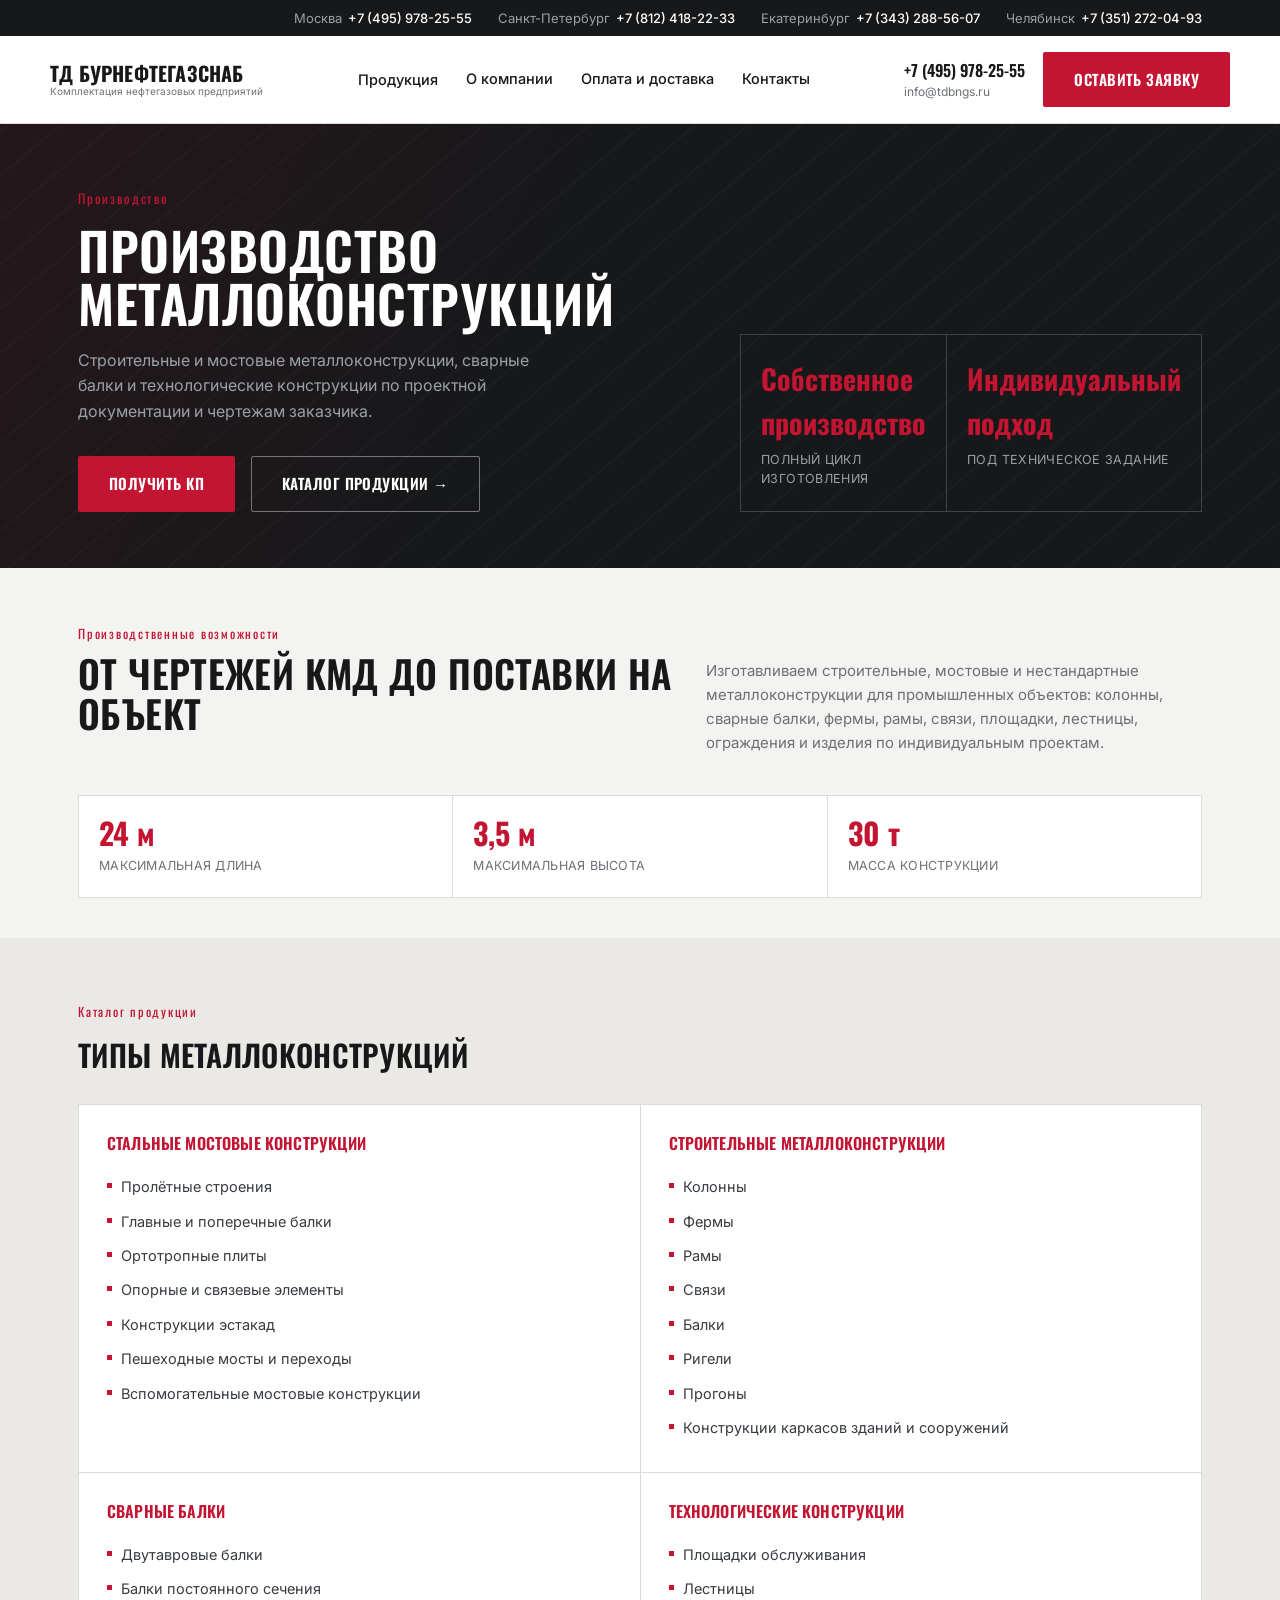
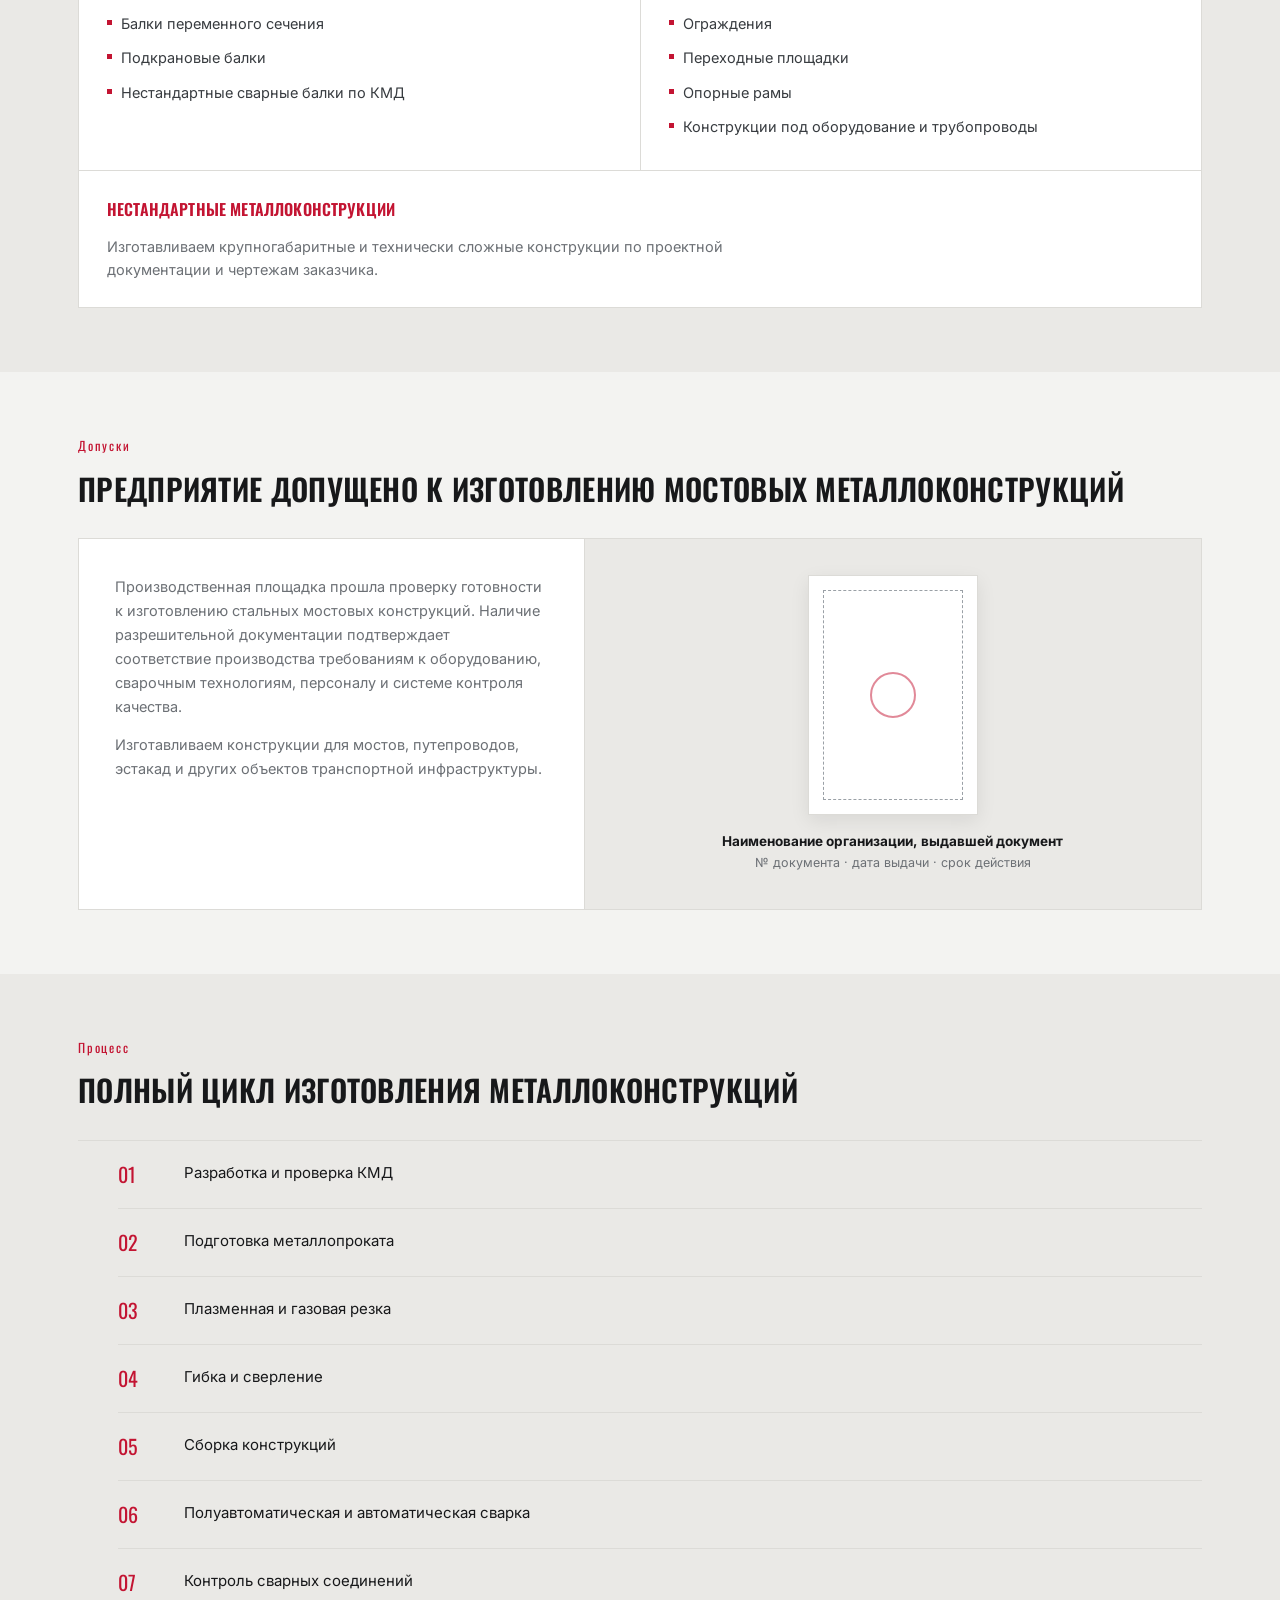
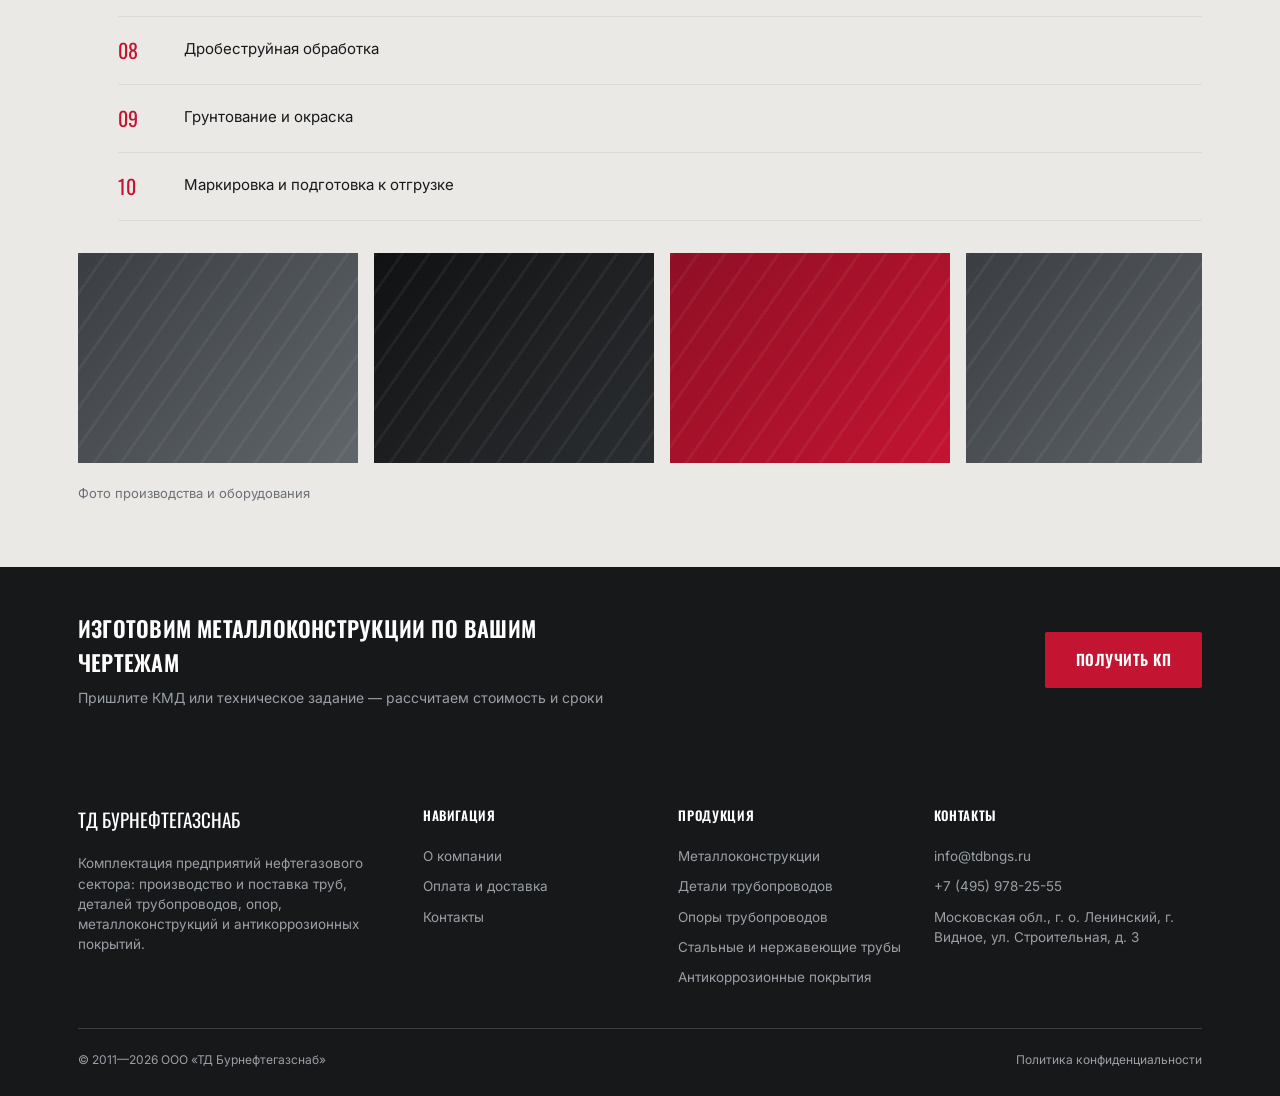
==== metal-constructions.html @ 12486ede "Add files via upload" ====
<!doctype html>
<html lang="ru">
<head>
<meta charset="utf-8">
<meta name="viewport" content="width=device-width, initial-scale=1.0">
<title>Производство металлоконструкций — ТД Бурнефтегазснаб</title>
<link rel="stylesheet" href="assets/style.css">
</head>
<body>

<div class="topbar">
  <div class="container">
    <div class="topbar-item"><span class="city">Москва</span> <a href="tel:+74959782555">+7 (495) 978-25-55</a></div>
    <div class="topbar-item"><span class="city">Санкт-Петербург</span> <a href="tel:+78124182233">+7 (812) 418-22-33</a></div>
    <div class="topbar-item"><span class="city">Екатеринбург</span> <a href="tel:+73432885607">+7 (343) 288-56-07</a></div>
    <div class="topbar-item"><span class="city">Челябинск</span> <a href="tel:+73512720493">+7 (351) 272-04-93</a></div>
  </div>
</div>
<header class="site-header">
  <div class="container header-row">
    <a href="index.html" class="logo"><strong>ТД БУРНЕФТЕГАЗСНАБ</strong><span>Комплектация нефтегазовых предприятий</span></a>
    <nav class="main-nav">
      <div class="has-dropdown">
        <a href="#">Продукция</a>
        <div class="dropdown">
          <a href="metal-constructions.html">Металлоконструкции</a>
          <a href="pipe-parts.html">Детали трубопроводов</a>
          <a href="supports.html">Опоры трубопроводов</a>
          <a href="pipes.html">Стальные и нержавеющие трубы</a>
          <a href="coating.html">Антикоррозионные покрытия</a>
        </div>
      </div>
      <a href="about.html">О компании</a>
      <a href="delivery.html">Оплата и доставка</a>
      <a href="contacts.html">Контакты</a>
    </nav>
    <div class="header-actions">
      <div>
        <div class="header-phone">+7 (495) 978-25-55</div>
        <div class="header-phone-note">info@tdbngs.ru</div>
      </div>
      <a href="contacts.html#request" class="btn btn-primary">Оставить заявку</a>
      <button class="burger" aria-label="Меню"><span></span></button>
    </div>
  </div>
</header>

<section class="hero">
  <div class="hero-pattern"></div>
  <div class="container hero-inner">
    <div>
      <div class="hero-eyebrow">Производство</div>
      <h1>Производство металлоконструкций</h1>
      <p class="hero-lede">Строительные и мостовые металлоконструкции, сварные балки и технологические конструкции по проектной документации и чертежам заказчика.</p>
      <div class="hero-cta">
        <a href="contacts.html#request" class="btn btn-primary">Получить КП</a>
        <a href="#types" class="btn btn-ghost-light">Каталог продукции →</a>
      </div>
    </div>
    <div class="hero-specs cols-2" style="grid-template-columns:1fr 1fr;">
      <div class="spec"><strong>Собственное производство</strong><em>полный цикл изготовления</em></div>
      <div class="spec"><strong>Индивидуальный подход</strong><em>под техническое задание</em></div>
    </div>
  </div>
  <div class="hero-bottom-space"></div>
</section>

<section class="section-head">
  <div class="container">
    <div class="eyebrow">Производственные возможности</div>
    <div class="headline-row">
      <h2>От чертежей КМД до поставки на объект</h2>
      <p class="lede">Изготавливаем строительные, мостовые и нестандартные металлоконструкции для промышленных объектов: колонны, сварные балки, фермы, рамы, связи, площадки, лестницы, ограждения и изделия по индивидуальным проектам.</p>
    </div>
  </div>
</section>
<section class="section-tight">
  <div class="container">
    <div class="spec-strip">
      <div class="tile"><strong>24 м</strong><em>максимальная длина</em></div>
      <div class="tile"><strong>3,5 м</strong><em>максимальная высота</em></div>
      <div class="tile"><strong>30 т</strong><em>масса конструкции</em></div>
    </div>
  </div>
</section>

<section class="section on-dim" id="types">
  <div class="container">
    <div class="eyebrow">Каталог продукции</div>
    <h2 class="h-title">Типы металлоконструкций</h2>
    <div class="type-groups">
      <div class="type-group">
        <h3>Стальные мостовые конструкции</h3>
        <ul>
          <li>Пролётные строения</li>
          <li>Главные и поперечные балки</li>
          <li>Ортотропные плиты</li>
          <li>Опорные и связевые элементы</li>
          <li>Конструкции эстакад</li>
          <li>Пешеходные мосты и переходы</li>
          <li>Вспомогательные мостовые конструкции</li>
        </ul>
      </div>
      <div class="type-group">
        <h3>Строительные металлоконструкции</h3>
        <ul>
          <li>Колонны</li>
          <li>Фермы</li>
          <li>Рамы</li>
          <li>Связи</li>
          <li>Балки</li>
          <li>Ригели</li>
          <li>Прогоны</li>
          <li>Конструкции каркасов зданий и сооружений</li>
        </ul>
      </div>
      <div class="type-group">
        <h3>Сварные балки</h3>
        <ul>
          <li>Двутавровые балки</li>
          <li>Балки постоянного сечения</li>
          <li>Балки переменного сечения</li>
          <li>Подкрановые балки</li>
          <li>Нестандартные сварные балки по КМД</li>
        </ul>
      </div>
      <div class="type-group">
        <h3>Технологические конструкции</h3>
        <ul>
          <li>Площадки обслуживания</li>
          <li>Лестницы</li>
          <li>Ограждения</li>
          <li>Переходные площадки</li>
          <li>Опорные рамы</li>
          <li>Конструкции под оборудование и трубопроводы</li>
        </ul>
      </div>
      <div class="type-group wide">
        <h3>Нестандартные металлоконструкции</h3>
        <p style="font-size:14.5px;color:var(--muted);max-width:640px;">Изготавливаем крупногабаритные и технически сложные конструкции по проектной документации и чертежам заказчика.</p>
      </div>
    </div>
  </div>
</section>

<section class="section">
  <div class="container">
    <div class="eyebrow">Допуски</div>
    <h2 class="h-title">Предприятие допущено к изготовлению мостовых металлоконструкций</h2>
    <div class="compliance-block">
      <div class="compliance-text">
        <p>Производственная площадка прошла проверку готовности к изготовлению стальных мостовых конструкций. Наличие разрешительной документации подтверждает соответствие производства требованиям к оборудованию, сварочным технологиям, персоналу и системе контроля качества.</p>
        <p>Изготавливаем конструкции для мостов, путепроводов, эстакад и других объектов транспортной инфраструктуры.</p>
      </div>
      <div class="compliance-doc">
        <div class="doc-frame"><div class="seal"></div></div>
        <div class="doc-meta"><strong>Наименование организации, выдавшей документ</strong>№ документа · дата выдачи · срок действия</div>
      </div>
    </div>
  </div>
</section>

<section class="section on-dim">
  <div class="container">
    <div class="eyebrow">Процесс</div>
    <h2 class="h-title">Полный цикл изготовления металлоконструкций</h2>
    <ol class="process-list">
      <li><span>Разработка и проверка КМД</span></li>
      <li><span>Подготовка металлопроката</span></li>
      <li><span>Плазменная и газовая резка</span></li>
      <li><span>Гибка и сверление</span></li>
      <li><span>Сборка конструкций</span></li>
      <li><span>Полуавтоматическая и автоматическая сварка</span></li>
      <li><span>Контроль сварных соединений</span></li>
      <li><span>Дробеструйная обработка</span></li>
      <li><span>Грунтование и окраска</span></li>
      <li><span>Маркировка и подготовка к отгрузке</span></li>
    </ol>
    <div class="photo-slider" style="margin-top:32px;">
      <div class="frame"><div class="swatch tone-steel"></div></div>
      <div class="frame"><div class="swatch tone-dark"></div></div>
      <div class="frame"><div class="swatch tone-red"></div></div>
      <div class="frame"><div class="swatch tone-steel"></div></div>
      <div class="frame"><div class="swatch tone-dark"></div></div>
    </div>
    <p class="small-note">Фото производства и оборудования</p>
  </div>
</section>

<section class="cta-band">
  <div class="container">
    <div>
      <h3>Изготовим металлоконструкции по вашим чертежам</h3>
      <p>Пришлите КМД или техническое задание — рассчитаем стоимость и сроки</p>
    </div>
    <a href="contacts.html#request" class="btn btn-primary">Получить КП</a>
  </div>
</section>

<footer class="site-footer">
  <div class="container">
    <div class="footer-top">
      <div>
        <div class="footer-logo">ТД БУРНЕФТЕГАЗСНАБ</div>
        <p>Комплектация предприятий нефтегазового сектора: производство и поставка труб, деталей трубопроводов, опор, металлоконструкций и антикоррозионных покрытий.</p>
      </div>
      <div>
        <h4>Навигация</h4>
        <a href="about.html">О компании</a>
        <a href="delivery.html">Оплата и доставка</a>
        <a href="contacts.html">Контакты</a>
      </div>
      <div>
        <h4>Продукция</h4>
        <a href="metal-constructions.html">Металлоконструкции</a>
        <a href="pipe-parts.html">Детали трубопроводов</a>
        <a href="supports.html">Опоры трубопроводов</a>
        <a href="pipes.html">Стальные и нержавеющие трубы</a>
        <a href="coating.html">Антикоррозионные покрытия</a>
      </div>
      <div>
        <h4>Контакты</h4>
        <a href="mailto:info@tdbngs.ru">info@tdbngs.ru</a>
        <a href="tel:+74959782555">+7 (495) 978-25-55</a>
        <p>Московская обл., г. о. Ленинский, г. Видное, ул. Строительная, д. 3</p>
      </div>
    </div>
    <div class="footer-bottom">
      <span>© 2011—2026 ООО «ТД Бурнефтегазснаб»</span>
      <span>Политика конфиденциальности</span>
    </div>
  </div>
</footer>
<script src="assets/script.js"></script>
</body>
</html>
---- assets/style.css ----
/* ============================================================
   ТД БУРНЕФТЕГАЗСНАБ — design system
   Industrial / steel-fabrication visual language:
   sharp edges, hairline rules, technical spec tiles.
   ============================================================ */

@import url('https://fonts.googleapis.com/css2?family=Oswald:wght@400;500;600;700&family=Inter:wght@400;500;600;700&display=swap');

:root{
  --ink:#17181a;
  --steel:#383c40;
  --steel-light:#5b6066;
  --paper:#f3f3f1;
  --paper-dim:#eae9e6;
  --white:#ffffff;
  --red:#c31432;
  --red-dark:#8f0f24;
  --line:#dcdbd7;
  --line-dark:#3a3d40;
  --muted:#6c7075;
  --muted-light:#9aa0a6;

  --font-display:'Oswald', sans-serif;
  --font-body:'Inter', sans-serif;

  --container:1180px;
  --gap:24px;
  --radius:2px;
}

*,*::before,*::after{box-sizing:border-box;}
html{scroll-behavior:smooth;}
body{
  margin:0;
  font-family:var(--font-body);
  color:var(--ink);
  background:var(--paper);
  font-size:16px;
  line-height:1.55;
  -webkit-font-smoothing:antialiased;
  font-variant-numeric:lining-nums;
}
img{max-width:100%;display:block;}
a{color:inherit;text-decoration:none;}
ul{margin:0;padding:0;list-style:none;}
h1,h2,h3,h4{font-family:var(--font-display);margin:0;font-weight:600;letter-spacing:.01em;text-transform:uppercase;}
p{margin:0;}
button{font-family:inherit;cursor:pointer;}

.container{max-width:var(--container);margin:0 auto;padding:0 28px;}

/* ---------- buttons ---------- */
.btn{
  display:inline-flex;align-items:center;justify-content:center;gap:8px;
  padding:15px 30px;font-family:var(--font-display);font-weight:600;
  font-size:15px;text-transform:uppercase;letter-spacing:.03em;
  border-radius:var(--radius);border:1px solid transparent;
  transition:background .15s ease, color .15s ease, border-color .15s ease;
  white-space:nowrap;
}
.btn-primary{background:var(--red);color:var(--white);}
.btn-primary:hover{background:var(--red-dark);}
.btn-outline{border-color:currentColor;color:var(--ink);background:transparent;}
.btn-outline:hover{background:var(--ink);color:var(--white);border-color:var(--ink);}
.btn-ghost-light{border-color:rgba(255,255,255,.4);color:var(--white);}
.btn-ghost-light:hover{background:var(--white);color:var(--ink);}
.btn-dark{background:var(--ink);color:var(--white);}
.btn-dark:hover{background:var(--steel);}

/* ---------- top info bar ---------- */
.topbar{background:var(--ink);color:var(--muted-light);font-size:13px;}
.topbar .container{display:flex;align-items:center;justify-content:flex-end;gap:26px;padding-top:8px;padding-bottom:8px;flex-wrap:wrap;}
.topbar-item{display:flex;align-items:center;gap:6px;}
.topbar-item span.city{color:var(--muted-light);}
.topbar-item a{color:var(--white);font-weight:500;}
.topbar-item a:hover{color:var(--red);}

/* ---------- header ---------- */
header.site-header{background:var(--white);border-bottom:1px solid var(--line);position:sticky;top:0;z-index:50;}
.header-row{display:flex;align-items:center;justify-content:space-between;gap:24px;padding:16px 0;}
.logo{display:flex;flex-direction:column;font-family:var(--font-display);line-height:1;}
.logo strong{font-size:20px;letter-spacing:.01em;}
.logo span{font-size:10px;color:var(--muted);text-transform:none;font-family:var(--font-body);letter-spacing:0;margin-top:3px;}
nav.main-nav{display:flex;align-items:center;gap:28px;font-size:14.5px;font-weight:500;}
nav.main-nav a{padding:6px 0;border-bottom:2px solid transparent;}
nav.main-nav a:hover, nav.main-nav a.active{border-color:var(--red);}
.header-actions{display:flex;align-items:center;gap:18px;}
.header-phone{font-family:var(--font-display);font-size:16px;font-weight:600;}
.header-phone-note{font-size:12px;color:var(--muted);}
.burger{display:none;background:none;border:none;padding:8px;}
.burger span, .burger span::before, .burger span::after{content:'';display:block;width:22px;height:2px;background:var(--ink);position:relative;transition:.2s;}
.burger span::before{position:absolute;top:-7px;}
.burger span::after{position:absolute;top:7px;}

/* dropdown */
.has-dropdown{position:relative;}
.dropdown{
  display:none;position:absolute;top:100%;left:-16px;background:var(--white);
  border:1px solid var(--line);min-width:260px;padding:10px;box-shadow:0 12px 24px rgba(0,0,0,.08);
}
.has-dropdown:hover .dropdown{display:block;}
.dropdown a{display:block;padding:10px 12px;font-size:14px;border-bottom:none;}
.dropdown a:hover{background:var(--paper);color:var(--red);}

/* ---------- hero ---------- */
.hero{
  position:relative;background:var(--ink);color:var(--white);overflow:hidden;
  padding:64px 0 0;
}
.hero-pattern{
  position:absolute;inset:0;opacity:.5;
  background:
    linear-gradient(115deg, rgba(195,20,50,.16) 0%, rgba(195,20,50,0) 42%),
    repeating-linear-gradient(-40deg, rgba(255,255,255,.045) 0 2px, transparent 2px 34px);
  pointer-events:none;
}
.hero-inner{position:relative;display:grid;grid-template-columns:1.15fr .85fr;gap:40px;align-items:end;}
.hero-eyebrow{font-family:var(--font-display);font-size:13px;letter-spacing:.14em;color:var(--red);margin-bottom:14px;}
.hero h1{font-size:52px;line-height:1.03;max-width:620px;}
.hero-lede{font-family:var(--font-body);text-transform:none;font-size:16px;color:var(--muted-light);max-width:460px;margin-top:18px;font-weight:400;letter-spacing:0;line-height:1.6;}
.hero-cta{display:flex;gap:16px;margin-top:32px;flex-wrap:wrap;}
.hero-specs{display:grid;grid-template-columns:1fr 1fr;border-top:1px solid rgba(255,255,255,.18);border-left:1px solid rgba(255,255,255,.18);}
.hero-specs .spec{border-right:1px solid rgba(255,255,255,.18);border-bottom:1px solid rgba(255,255,255,.18);padding:22px 20px;}
.hero-specs .spec strong{display:block;font-family:var(--font-display);font-size:28px;color:var(--red);}
.hero-specs .spec em{display:block;font-style:normal;font-size:12.5px;color:var(--muted-light);margin-top:6px;text-transform:uppercase;letter-spacing:.03em;}
.hero-bottom-space{height:56px;}

@media (max-width:900px){
  .hero-inner{grid-template-columns:1fr;}
  .hero h1{font-size:38px;}
}

/* ---------- spec strip (3 tiles under H2, like page hero-below sections) ---------- */
.spec-strip{display:grid;grid-template-columns:repeat(3,1fr);border-top:1px solid var(--line);border-left:1px solid var(--line);}
.spec-strip.cols-2{grid-template-columns:repeat(2,1fr);}
.spec-strip .tile{border-right:1px solid var(--line);border-bottom:1px solid var(--line);padding:22px 20px;background:var(--white);}
.spec-strip .tile strong{display:block;font-family:var(--font-display);font-size:30px;color:var(--red);line-height:1;}
.spec-strip .tile em{display:block;font-style:normal;font-size:12.5px;color:var(--muted);margin-top:8px;text-transform:uppercase;letter-spacing:.02em;}

/* ---------- section heading block (headline + eyebrow + spec strip layout, used on category pages) ---------- */
.section-head{padding:56px 0 0;}
.eyebrow{font-family:var(--font-display);font-size:12.5px;letter-spacing:.14em;color:var(--red);margin-bottom:10px;}
.headline-row{display:grid;grid-template-columns:1.2fr 1fr;gap:32px;align-items:start;margin-bottom:0;}
.headline-row h2{font-size:38px;line-height:1.06;}
.headline-row .lede{font-family:var(--font-body);text-transform:none;font-size:15px;color:var(--muted);font-weight:400;letter-spacing:0;line-height:1.6;padding-top:6px;}
@media (max-width:900px){.headline-row{grid-template-columns:1fr;}}

/* ---------- generic section ---------- */
.section{padding:64px 0;}
.section-tight{padding:40px 0;}
.section.on-dim{background:var(--paper-dim);}
.section.on-ink{background:var(--ink);color:var(--white);}
h2.h-title{font-size:30px;margin-bottom:26px;}
.h-sub{font-family:var(--font-body);text-transform:none;font-weight:400;letter-spacing:0;color:var(--muted);font-size:15px;margin-top:-16px;margin-bottom:26px;max-width:640px;}

/* ---------- feature grid (compact) ---------- */
.feature-grid{display:grid;grid-template-columns:repeat(4,1fr);gap:1px;background:var(--line);border:1px solid var(--line);}
.feature-card{background:var(--white);padding:26px 22px;}
.feature-card h3{font-size:15.5px;line-height:1.3;margin-bottom:10px;color:var(--red);}
.feature-card p{font-size:13.5px;color:var(--muted);line-height:1.55;}
@media (max-width:860px){.feature-grid{grid-template-columns:1fr 1fr;}}
@media (max-width:520px){.feature-grid{grid-template-columns:1fr;}}

/* ---------- product / card grid ---------- */
.card-grid{display:grid;grid-template-columns:repeat(4,1fr);gap:1px;background:var(--line);border:1px solid var(--line);}
.card-grid.cols-3{grid-template-columns:repeat(3,1fr);}
.product-card{background:var(--white);position:relative;display:flex;flex-direction:column;}
.product-card .thumb{aspect-ratio:4/3;position:relative;overflow:hidden;}
.product-card .label{display:flex;align-items:center;justify-content:space-between;padding:14px 16px;font-family:var(--font-display);font-size:13.5px;letter-spacing:.01em;text-transform:uppercase;}
.product-card .label .arrow{color:var(--red);font-size:16px;}
@media (max-width:860px){.card-grid, .card-grid.cols-3{grid-template-columns:1fr 1fr;}}
@media (max-width:520px){.card-grid, .card-grid.cols-3{grid-template-columns:1fr;}}

/* decorative "photo" swatches, since no real photography is available */
.swatch{width:100%;height:100%;position:relative;background:var(--steel);}
.swatch::after{content:'';position:absolute;inset:0;background:
  repeating-linear-gradient(125deg, rgba(255,255,255,.05) 0 3px, transparent 3px 22px);}
.swatch.tone-red{background:linear-gradient(135deg,#8f0f24,#c31432);}
.swatch.tone-dark{background:linear-gradient(135deg,#101112,#2b2e31);}
.swatch.tone-steel{background:linear-gradient(135deg,#3a3e42,#61666b);}
.swatch.tone-warm{background:linear-gradient(135deg,#5b1420,#8f0f24);}

/* ---------- info tables (2-3 col spec lists) ---------- */
.info-table{display:grid;grid-template-columns:repeat(3,1fr);border-top:1px solid var(--line);border-left:1px solid var(--line);}
.info-table.cols-2{grid-template-columns:repeat(2,1fr);}
.info-table .col{border-right:1px solid var(--line);border-bottom:1px solid var(--line);padding:24px;background:var(--white);}
.info-table .col h4{font-size:13.5px;letter-spacing:.03em;margin-bottom:14px;}
.info-table .col ul li{font-size:14px;color:var(--muted);padding:5px 0;position:relative;padding-left:14px;}
.info-table .col ul li::before{content:'';position:absolute;left:0;top:12px;width:5px;height:5px;background:var(--red);}
.info-table .note{grid-column:1/-1;padding:16px 24px;font-size:13px;color:var(--muted);border-right:1px solid var(--line);border-bottom:1px solid var(--line);background:var(--white);}
@media (max-width:860px){.info-table, .info-table.cols-2{grid-template-columns:1fr;}}

/* ---------- numbered process list ---------- */
.process-list{counter-reset:step;border-top:1px solid var(--line);}
.process-list li{counter-increment:step;display:flex;gap:22px;align-items:flex-start;padding:18px 0;border-bottom:1px solid var(--line);}
.process-list li::before{
  content:counter(step, decimal-leading-zero);font-family:var(--font-display);font-size:20px;color:var(--red);
  flex:none;width:44px;
}
.process-list li span{font-size:15px;padding-top:2px;}

/* ---------- type lists (mostkonstruktsii categories) ---------- */
.type-groups{display:grid;grid-template-columns:repeat(2,1fr);gap:1px;background:var(--line);border:1px solid var(--line);margin-top:1px;}
.type-group{background:var(--white);padding:26px 28px;}
.type-group h3{font-size:16px;color:var(--red);margin-bottom:14px;}
.type-group ul li{font-size:14.5px;padding:6px 0;padding-left:14px;position:relative;color:var(--steel);}
.type-group ul li::before{content:'';position:absolute;left:0;top:13px;width:5px;height:5px;background:var(--red);}
.type-group.wide{grid-column:1/-1;}
@media (max-width:760px){.type-groups{grid-template-columns:1fr;}}

/* ---------- certificate / compliance block ---------- */
.compliance-block{display:grid;grid-template-columns:.9fr 1.1fr;gap:0;border:1px solid var(--line);}
.compliance-text{padding:36px;background:var(--white);}
.compliance-text p{font-size:14.5px;color:var(--muted);margin-bottom:14px;line-height:1.65;}
.compliance-doc{background:var(--paper-dim);display:flex;flex-direction:column;align-items:center;justify-content:center;padding:36px;border-left:1px solid var(--line);}
.doc-frame{width:170px;aspect-ratio:210/297;background:var(--white);border:1px solid var(--line);box-shadow:0 6px 18px rgba(0,0,0,.08);display:flex;align-items:center;justify-content:center;position:relative;}
.doc-frame::before{content:'';position:absolute;inset:14px;border:1px dashed var(--muted-light);}
.doc-frame .seal{width:46px;height:46px;border-radius:50%;border:2px solid var(--red);opacity:.5;}
.doc-meta{margin-top:16px;text-align:center;font-size:12.5px;color:var(--muted);line-height:1.6;}
.doc-meta strong{display:block;color:var(--ink);font-size:13.5px;}
@media (max-width:760px){.compliance-block{grid-template-columns:1fr;}.compliance-doc{border-left:none;border-top:1px solid var(--line);}}

/* ---------- dealer / partner block ---------- */
.dealer{display:grid;grid-template-columns:220px 1fr 260px;gap:28px;align-items:center;padding:30px 0;border-bottom:1px solid var(--line);}
.dealer:last-child{border-bottom:none;}
.dealer .thumb{aspect-ratio:4/3;}
.dealer h3{color:var(--red);font-size:16px;margin-bottom:10px;}
.dealer ul li{font-size:14px;color:var(--muted);padding:4px 0;line-height:1.55;}
@media (max-width:900px){.dealer{grid-template-columns:1fr;}.dealer .thumb{max-width:280px;}}

.logos-row{display:flex;flex-wrap:wrap;gap:1px;background:var(--line);border:1px solid var(--line);margin-top:28px;}
.logos-row .logo-tile{flex:1 1 200px;background:var(--white);display:flex;align-items:center;justify-content:center;padding:26px;min-height:90px;font-family:var(--font-display);font-size:17px;color:var(--steel-light);letter-spacing:.02em;}

/* ---------- certificate slider ---------- */
.cert-slider{display:flex;gap:16px;overflow-x:auto;padding-bottom:8px;scroll-snap-type:x mandatory;}
.cert-slider .cert{flex:none;width:170px;scroll-snap-align:start;}
.cert-slider .cert .doc-frame{width:100%;}
.cert-slider .cert .num{font-family:var(--font-display);color:var(--red);font-size:13px;margin-top:8px;}

/* ---------- FAQ accordion ---------- */
.faq-list{border-top:1px solid var(--line);}
.faq-item{border-bottom:1px solid var(--line);}
.faq-q{display:flex;align-items:center;justify-content:space-between;padding:20px 4px;cursor:pointer;font-family:var(--font-display);font-size:14.5px;letter-spacing:.01em;text-transform:uppercase;}
.faq-q .plus{font-family:var(--font-body);font-size:22px;font-weight:300;color:var(--red);transition:transform .2s;flex:none;margin-left:16px;}
.faq-item.open .faq-q .plus{transform:rotate(45deg);}
.faq-a{max-height:0;overflow:hidden;transition:max-height .25s ease;}
.faq-item.open .faq-a{max-height:260px;}
.faq-a p{padding:0 4px 20px;font-size:14.5px;color:var(--muted);line-height:1.65;max-width:640px;}
.faq-grid{display:grid;grid-template-columns:1fr 1fr;gap:0 48px;}
@media (max-width:760px){.faq-grid{grid-template-columns:1fr;}}

/* ---------- contact / CTA band ---------- */
.cta-band{background:var(--ink);color:var(--white);padding:44px 0;}
.cta-band .container{display:flex;align-items:center;justify-content:space-between;gap:24px;flex-wrap:wrap;}
.cta-band h3{font-size:22px;max-width:520px;}
.cta-band p{font-family:var(--font-body);text-transform:none;color:var(--muted-light);font-size:14px;margin-top:8px;font-weight:400;letter-spacing:0;}

/* ---------- contact page ---------- */
.contact-grid{display:grid;grid-template-columns:1fr 1fr;gap:48px;}
.contact-form{display:flex;flex-direction:column;gap:14px;}
.contact-form input, .contact-form textarea{
  width:100%;padding:14px 16px;border:1px solid var(--line);background:var(--white);
  font-family:var(--font-body);font-size:14.5px;border-radius:var(--radius);
}
.contact-form textarea{resize:vertical;min-height:100px;}
.contact-form .consent{display:flex;gap:10px;align-items:flex-start;font-size:12.5px;color:var(--muted);line-height:1.5;}
.contact-form .consent a{text-decoration:underline;}
.contact-form .consent input{width:auto;margin-top:3px;}
.contact-form label.field-label{font-size:12px;color:var(--muted);text-transform:uppercase;letter-spacing:.03em;margin-bottom:-6px;}

.city-cards{display:grid;grid-template-columns:repeat(4,1fr);border-top:1px solid var(--line);border-left:1px solid var(--line);margin-top:40px;}
.city-cards .city{border-right:1px solid var(--line);border-bottom:1px solid var(--line);padding:22px;background:var(--white);}
.city-cards .num{font-family:var(--font-display);color:var(--red);font-size:13px;}
.city-cards .name{font-family:var(--font-display);font-size:15px;margin:8px 0 6px;}
.city-cards .tel{font-family:var(--font-display);font-size:16px;}
@media (max-width:860px){.city-cards{grid-template-columns:1fr 1fr;} .contact-grid{grid-template-columns:1fr;}}
@media (max-width:520px){.city-cards{grid-template-columns:1fr;}}

/* ---------- footer ---------- */
footer.site-footer{background:var(--ink);color:var(--muted-light);padding:52px 0 26px;font-size:13.5px;}
.footer-top{display:grid;grid-template-columns:1.4fr 1fr 1fr 1.2fr;gap:32px;padding-bottom:36px;border-bottom:1px solid var(--line-dark);}
.footer-top h4{font-family:var(--font-display);color:var(--white);font-size:13px;letter-spacing:.05em;margin-bottom:16px;}
.footer-top a, .footer-top p{display:block;color:var(--muted-light);padding:5px 0;line-height:1.5;}
.footer-top a:hover{color:var(--red);}
.footer-logo{font-family:var(--font-display);color:var(--white);font-size:19px;margin-bottom:14px;}
.footer-bottom{display:flex;justify-content:space-between;gap:24px;padding-top:22px;flex-wrap:wrap;font-size:12px;color:var(--muted-light);}
@media (max-width:860px){.footer-top{grid-template-columns:1fr 1fr;}}
@media (max-width:520px){.footer-top{grid-template-columns:1fr;}}

/* ---------- mobile nav ---------- */
@media (max-width:960px){
  nav.main-nav{display:none;}
  nav.main-nav.nav-open{
    display:flex;flex-direction:column;gap:0;position:absolute;top:100%;left:0;right:0;
    background:var(--white);border-top:1px solid var(--line);border-bottom:1px solid var(--line);
    padding:8px 28px;
  }
  nav.main-nav.nav-open a{padding:14px 0;border-bottom:1px solid var(--line);width:100%;}
  .has-dropdown .dropdown{position:static;box-shadow:none;border:none;display:block;padding:0 0 6px;}
  .header-phone-note{display:none;}
  .burger{display:block;}
  .topbar .container{justify-content:center;gap:14px;font-size:11.5px;}
}

/* ---------- section slider (production photos placeholder) ---------- */
.photo-slider{display:flex;gap:16px;overflow-x:auto;padding-bottom:6px;}
.photo-slider .frame{flex:none;width:280px;aspect-ratio:4/3;position:relative;overflow:hidden;}

/* utility */
.mt-0{margin-top:0;}
.text-muted{color:var(--muted);}
.small-note{font-size:13px;color:var(--muted);margin-top:14px;}
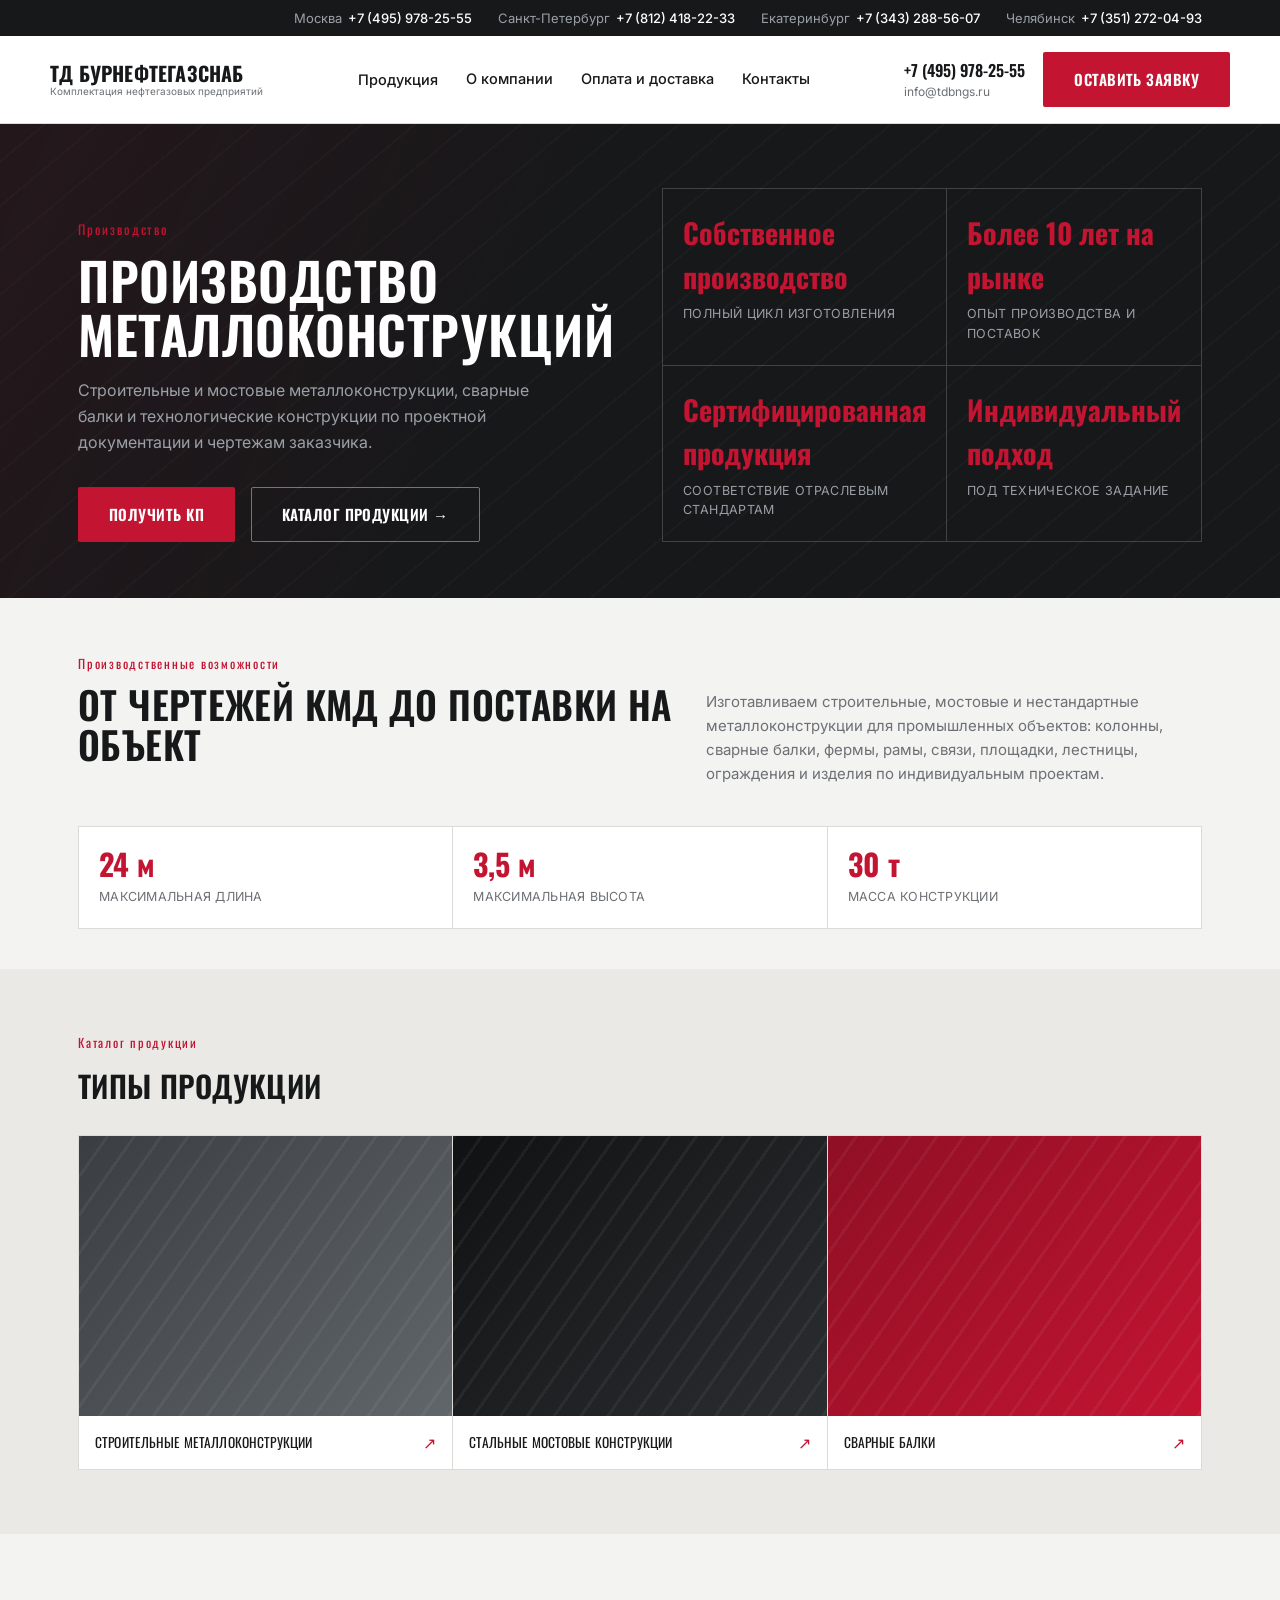
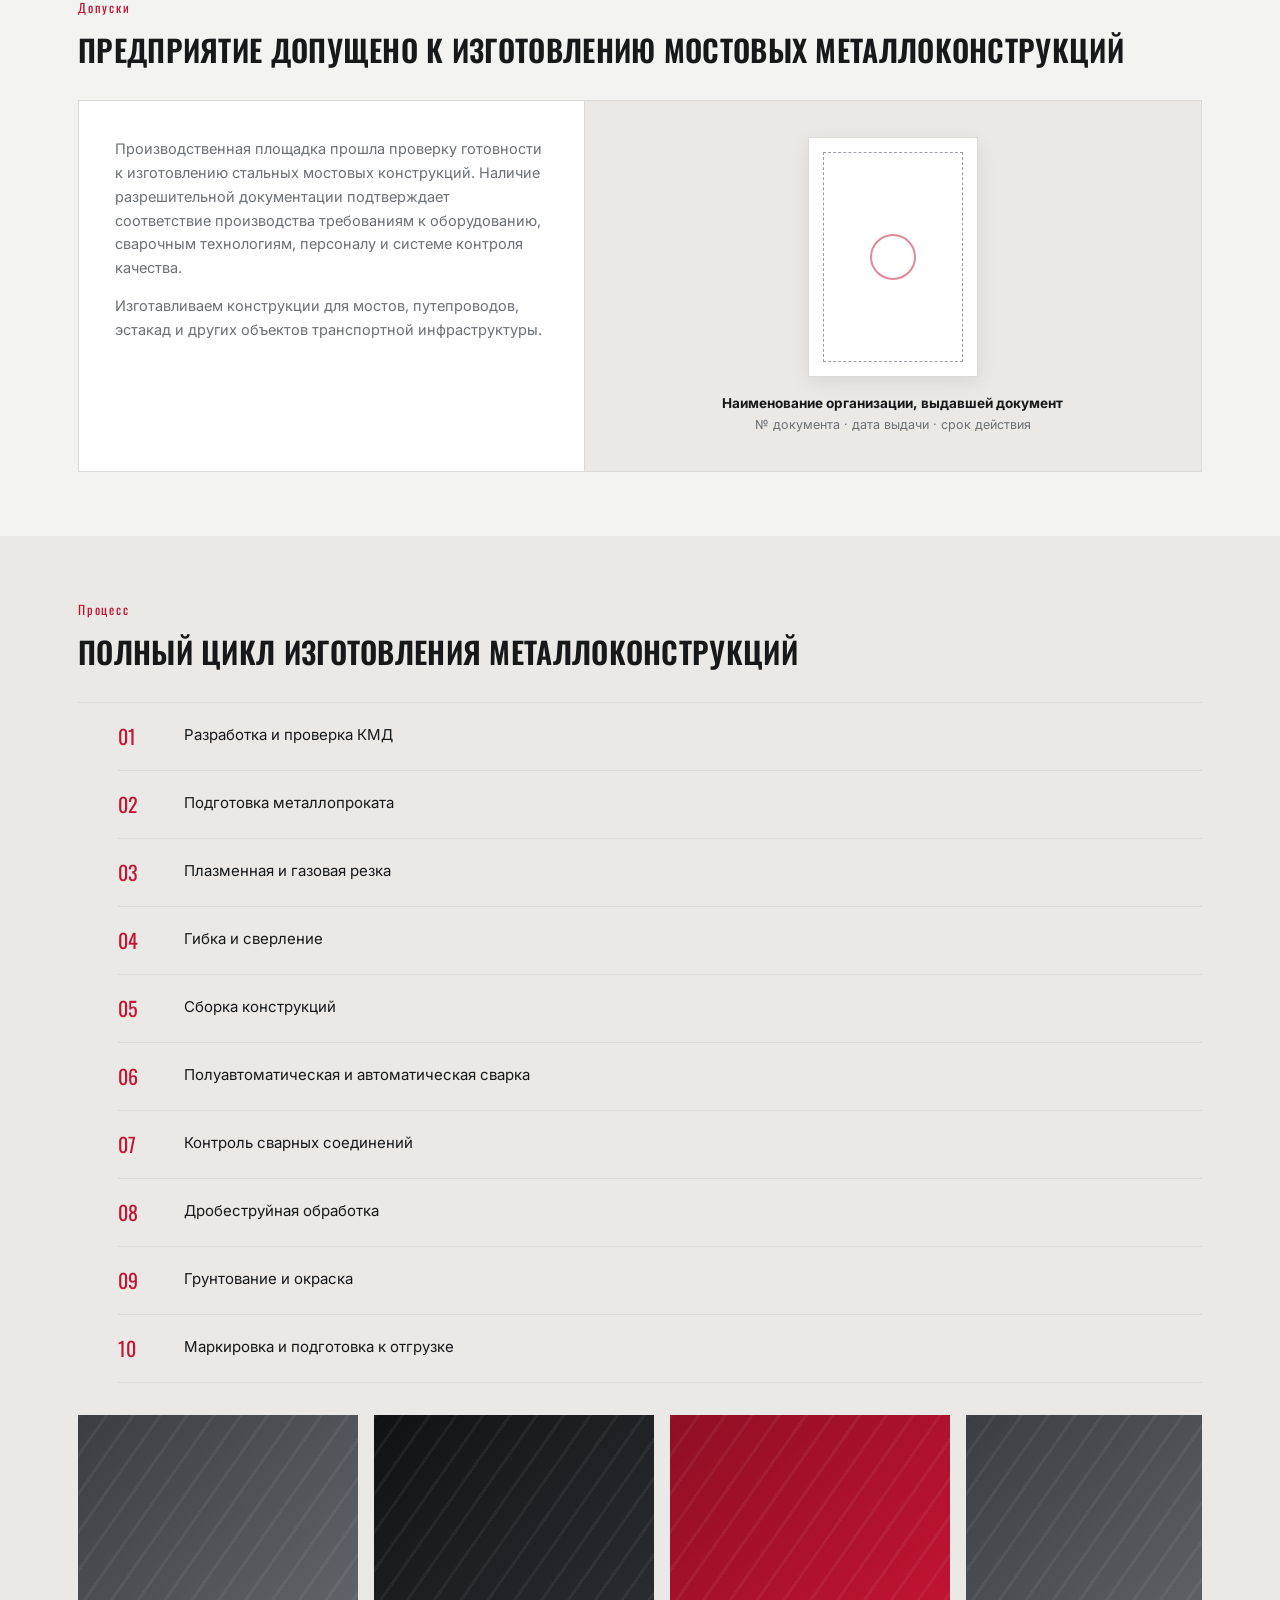
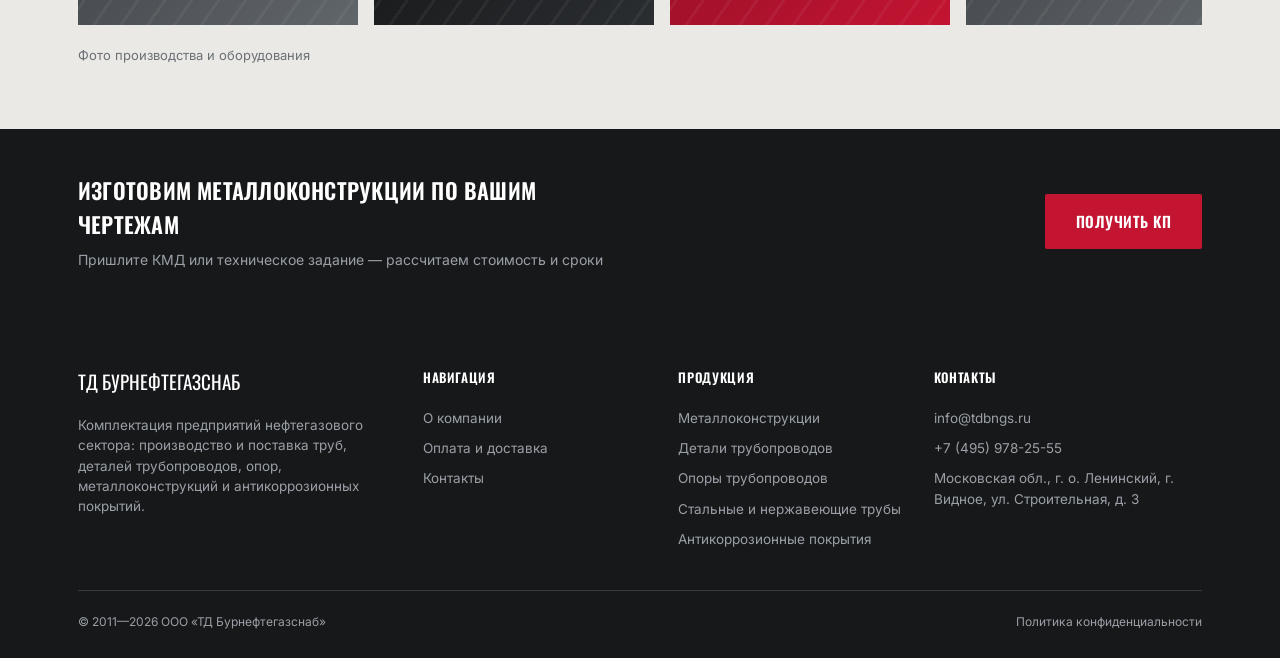
==== commit e3986fce: "Add files via upload" ====
--- a/metal-constructions.html
+++ b/metal-constructions.html
@@ -57,8 +57,10 @@
         <a href="#types" class="btn btn-ghost-light">Каталог продукции →</a>
       </div>
     </div>
-    <div class="hero-specs cols-2" style="grid-template-columns:1fr 1fr;">
+    <div class="hero-specs">
       <div class="spec"><strong>Собственное производство</strong><em>полный цикл изготовления</em></div>
+      <div class="spec"><strong>Более 10 лет на рынке</strong><em>опыт производства и поставок</em></div>
+      <div class="spec"><strong>Сертифицированная продукция</strong><em>соответствие отраслевым стандартам</em></div>
       <div class="spec"><strong>Индивидуальный подход</strong><em>под техническое задание</em></div>
     </div>
   </div>
@@ -87,58 +89,11 @@
 <section class="section on-dim" id="types">
   <div class="container">
     <div class="eyebrow">Каталог продукции</div>
-    <h2 class="h-title">Типы металлоконструкций</h2>
-    <div class="type-groups">
-      <div class="type-group">
-        <h3>Стальные мостовые конструкции</h3>
-        <ul>
-          <li>Пролётные строения</li>
-          <li>Главные и поперечные балки</li>
-          <li>Ортотропные плиты</li>
-          <li>Опорные и связевые элементы</li>
-          <li>Конструкции эстакад</li>
-          <li>Пешеходные мосты и переходы</li>
-          <li>Вспомогательные мостовые конструкции</li>
-        </ul>
-      </div>
-      <div class="type-group">
-        <h3>Строительные металлоконструкции</h3>
-        <ul>
-          <li>Колонны</li>
-          <li>Фермы</li>
-          <li>Рамы</li>
-          <li>Связи</li>
-          <li>Балки</li>
-          <li>Ригели</li>
-          <li>Прогоны</li>
-          <li>Конструкции каркасов зданий и сооружений</li>
-        </ul>
-      </div>
-      <div class="type-group">
-        <h3>Сварные балки</h3>
-        <ul>
-          <li>Двутавровые балки</li>
-          <li>Балки постоянного сечения</li>
-          <li>Балки переменного сечения</li>
-          <li>Подкрановые балки</li>
-          <li>Нестандартные сварные балки по КМД</li>
-        </ul>
-      </div>
-      <div class="type-group">
-        <h3>Технологические конструкции</h3>
-        <ul>
-          <li>Площадки обслуживания</li>
-          <li>Лестницы</li>
-          <li>Ограждения</li>
-          <li>Переходные площадки</li>
-          <li>Опорные рамы</li>
-          <li>Конструкции под оборудование и трубопроводы</li>
-        </ul>
-      </div>
-      <div class="type-group wide">
-        <h3>Нестандартные металлоконструкции</h3>
-        <p style="font-size:14.5px;color:var(--muted);max-width:640px;">Изготавливаем крупногабаритные и технически сложные конструкции по проектной документации и чертежам заказчика.</p>
-      </div>
+    <h2 class="h-title">Типы продукции</h2>
+    <div class="card-grid cols-3">
+      <div class="product-card"><div class="thumb"><div class="swatch tone-steel"></div></div><div class="label">Строительные металлоконструкции <span class="arrow">↗</span></div></div>
+      <div class="product-card"><div class="thumb"><div class="swatch tone-dark"></div></div><div class="label">Стальные мостовые конструкции <span class="arrow">↗</span></div></div>
+      <div class="product-card"><div class="thumb"><div class="swatch tone-red"></div></div><div class="label">Сварные балки <span class="arrow">↗</span></div></div>
     </div>
   </div>
 </section>
@@ -164,7 +119,7 @@
   <div class="container">
     <div class="eyebrow">Процесс</div>
     <h2 class="h-title">Полный цикл изготовления металлоконструкций</h2>
-    <ol class="process-list">
+    <ol class="process-list compact">
       <li><span>Разработка и проверка КМД</span></li>
       <li><span>Подготовка металлопроката</span></li>
       <li><span>Плазменная и газовая резка</span></li>
